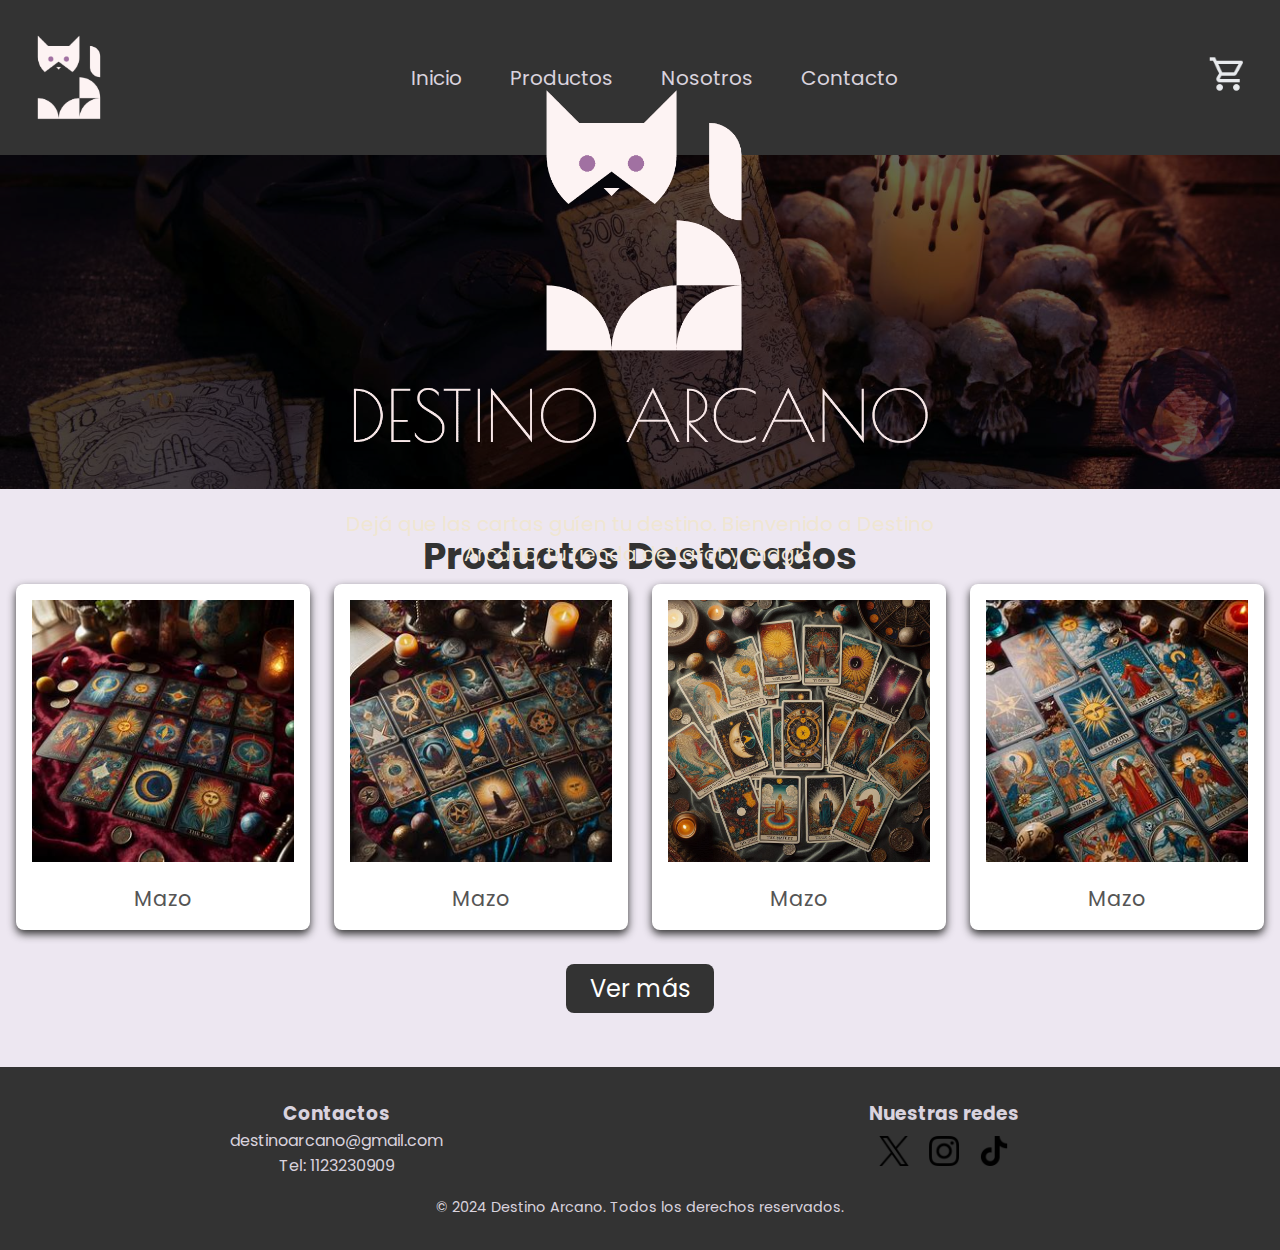
==== index.html @ 2af3527f "primer version" ====
<!DOCTYPE html>
<html lang="en">

<head>
    <meta charset="UTF-8">
    <meta name="viewport" content="width=device-width, initial-scale=1.0">
    <title>Destino Arcano</title>
    <link rel="stylesheet" href="./css/estilos.css">
    <link rel="icon" href="./assets/img/logo_cort.png" type="icon">

</head>

<body>

    <header>
        <div class="header-container">
            <a href="index.html">
                <img class="logo" src="./assets/img/logo_cort.png" alt="Destino Arcano">
            </a>
            <nav>
                <ul>
                    <li><a href="#">Inicio</a></li>
                    <li><a href="./pages/productos.html">Productos</a></li>
                    <li><a href="./pages/nosotros.html">Nosotros</a></li>
                    <li><a href="./pages/contacto.html">Contacto</a></li>
                </ul>
            </nav>
            <a href="./pages/carrito.html"><img
                    src="./assets/img/shopping_cart_24dp_E8EAED_FILL0_wght400_GRAD0_opsz24.png"
                    class="icon-carrito"></a>
        </div>
    </header>

    <main>

        <section class="banner">
            <img src="./assets/img/tarot-header-image.jpg" alt="Lectura de tarot" class="banner-foto">
            <div class="banner-contenido">
                <img src="./assets/img/logo_transparent.png" class="banner-icon">
                <p class="slogan">Dejá que las cartas guíen tu destino. Bienvenido a Destino Arcano, tu tienda de tarot
                    y magia.</p>
            </div>
        </section>

        <section class="productos-destacados">
            <h3>Productos Destacados</h3>
            <div class="prod-index">
                <div class="producto">
                    <img src="./assets/img/productos/1.jfif" alt="Producto">
                    <p>Mazo</p>
                </div>
                <div class="producto">
                    <img src="./assets/img/productos/2.jfif" alt="Producto">
                    <p>Mazo</p>
                </div>
                <div class="producto">
                    <img src="./assets/img/productos/3.jfif" alt="Producto">
                    <p>Mazo</p>
                </div>
                <div class="producto">
                    <img src="./assets/img/productos/4.jfif" alt="Producto">
                    <p>Mazo</p>
                </div>
            </div>
            <a href="./pages/productos.html" class="ver-mas-btn">Ver más</a>
        </section>

    </main>

    <footer>
        <div class="footer-container">
            <div class="seccion-footer">
                <h3>Contactos</h3>
                <p>destinoarcano@gmail.com</p>
                <p>Tel: 1123230909</p>
            </div>

            <div class="seccion-footer">
                <h3>Nuestras redes</h3>

                <a href="https://twitter.com" target="_blank"><img src="./assets/img/twitter.png" alt="Twitter"
                        class="icons-redes"></a>

                <a href="https://instagram.com" target="_blank"><img src="./assets/img/instagram.png" alt="Instagram"
                        class="icons-redes"></a>

                <a href="https://tiktok.com" target="_blank"><img src="./assets/img/tik-tok.png" alt="TikTok"
                        class="icons-redes"></a>
            </div>
        </div>
        <div class="footer-info">
            <p>&copy; 2024 Destino Arcano. Todos los derechos reservados.</p>
        </div>

    </footer>

</body>

</html>
---- css/estilos.css ----
@import url('https://fonts.googleapis.com/css2?family=Poppins:wght@400;600;700&family=Playfair+Display:wght@400;700&family=Roboto:wght@400;500;700&display=swap');

* {
    margin: 0;
    padding: 0;
    box-sizing: border-box;
}

body {
    font-family: 'Poppins', sans-serif;
    color: #333;
    background-color: #ebe4f0e7;
    display: flex;
    flex-direction: column;
    min-height: 100vh;
    margin: 0;
}

main{
    flex:1;
}

a {
    text-decoration: none;
    color: inherit;
}


/* header */

header {
    background-color: #333;
    color: #ebe4f0e7;
    padding: 1.5rem 0;
}

.header-container {
    display: flex;
    justify-content: space-between;
    align-items: center;
    padding: 0 1rem;
}

.logo {
    width: 100px;
}

nav {
    flex-grow: 1;
    display: flex;
    justify-content: center;
    align-items: center;
    padding: 1rem 0;
}

nav ul {
    display: flex;
    list-style-type: none;
    margin: 0;
    padding: 0;
}

nav li {
    margin: 0 1.5rem;
}

nav ul li a {
    color: #ebe4f0e7;
    font-size: 20px;
    transition: color 0.5s ease;
}

nav ul li a:hover {
    color: #EABE3F;
}

.icon-carrito {
    width: 40px;
    margin-left: auto;
    margin: 1rem;
}

.icon-carrito:hover {
    transform: scale(1.1);
    cursor: pointer;
}

/* banner */

.banner {
    position: relative;
    text-align: center;
}

.banner-foto {
    width: 100%;
    height: auto;
    color: black;
    filter: brightness(0.4);
}

.banner-contenido {
    position: absolute;
    top: 50%;
    left: 50%;
    transform: translate(-50%, -50%);
    color: white;
}

.banner-icon {
    width: 650px;
    margin-bottom: 1rem;
}

.slogan {
    font-family: 'Poppins', sans-serif;
    font-size: 20px;
    color: #f0e6d2;
    text-align: center;
    margin-top: 10px;
}

/* productos destacados */

.productos-destacados {
    padding: 2rem 1rem;
    text-align: center;
    font-size: 2rem;
    margin-bottom: 25px;
}



.prod-index {
    display: grid;
    gap: 1.5rem;
    grid-template-columns: repeat(auto-fit, minmax(200px, 1fr));
    margin-bottom: 2rem;
}

.producto {
    background-color: #fff;
    padding: 1rem;
    border-radius: 8px;
    box-shadow: 0 4px 8px;
}

.producto img {
    width: 100%;
    border: 8px;
    margin-bottom: 0.5rem;
}

.producto p {
    font-size: 1.3rem;
    color: #555;
}

.producto:hover {
    transform: translateY(-5px);
}

.ver-mas-btn {
    font-size: 1.5rem;
    color: white;
    background-color: #333;
    padding: 0.5rem 1.5rem;
    border-radius: 8px;
    text-decoration: none;
    transition: background-color 0.3s ease;
}

.ver-mas-btn:hover {
    background-color: #EABE3F;
}

/* footer */

footer {
    background-color: #333;
    color: #ebe4f0e7;
    padding: 2rem;
    text-align: center;
}

.footer-container {
    display: flex;
    justify-content: space-around;
    flex-wrap: wrap;
}

.seccion-footer {
    font-size: 1rem;
    margin-bottom: 0.5rem;
    flex: 1;
    margin: 0 1rem;
    min-width: 200px;
}

.icons-redes {
    width: 30px;
    margin: 0.5rem;
}

.icons-redes:hover {
    transform: scale(1.1);
}

.footer-info{
    margin-top: 1rem;
    font-size: 0.9rem;
}


/* contacto */
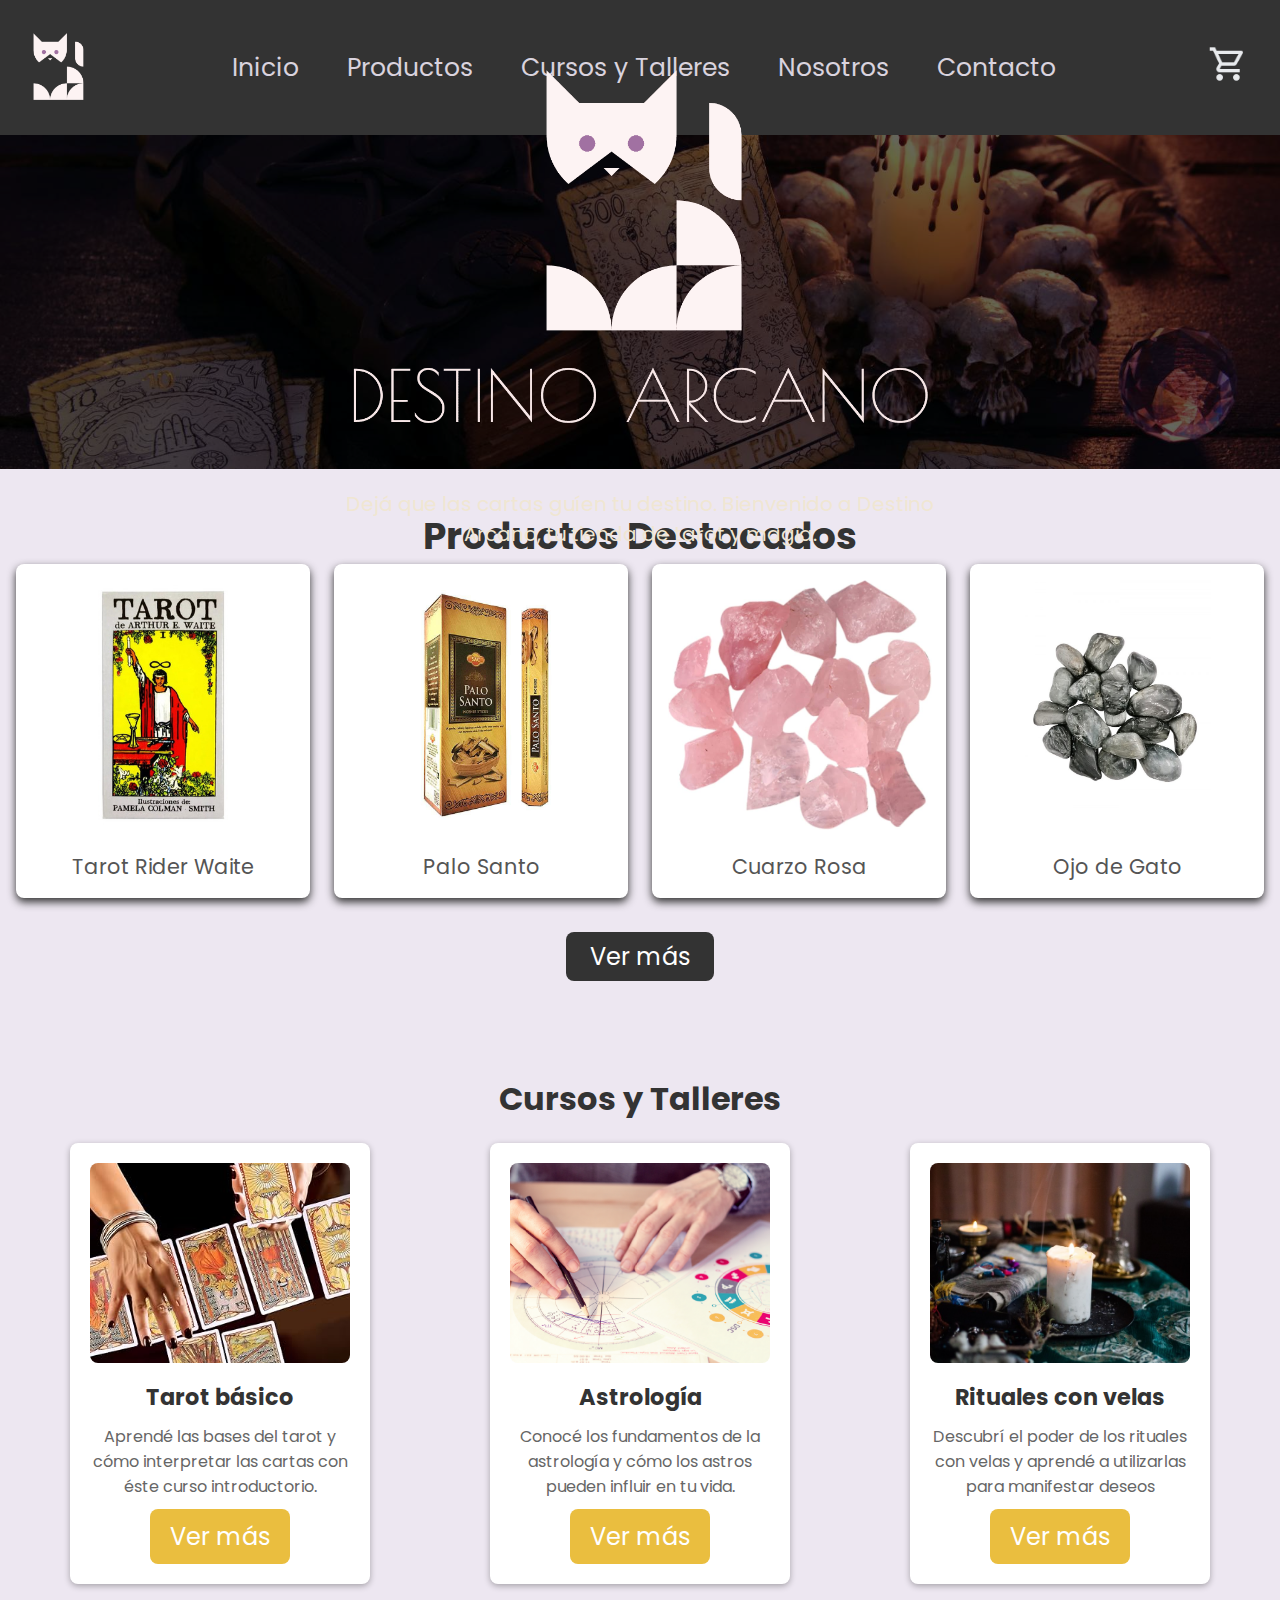
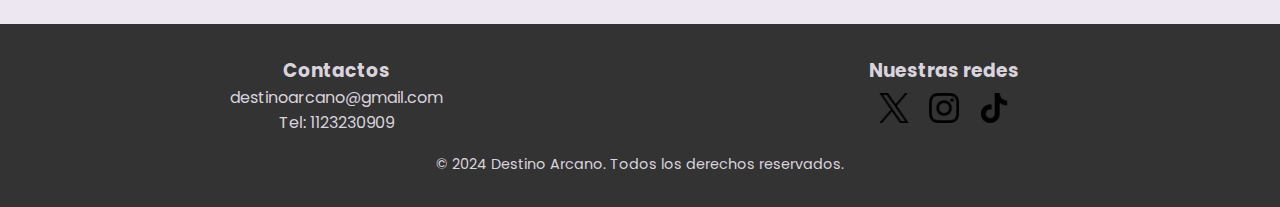
==== commit 2e9851de: "pre entrega" ====
--- a/index.html
+++ b/index.html
@@ -21,6 +21,7 @@
                 <ul>
                     <li><a href="#">Inicio</a></li>
                     <li><a href="./pages/productos.html">Productos</a></li>
+                    <li><a href="./pages/cursos.html">Cursos y Talleres</a></li>
                     <li><a href="./pages/nosotros.html">Nosotros</a></li>
                     <li><a href="./pages/contacto.html">Contacto</a></li>
                 </ul>
@@ -46,23 +47,50 @@
             <h3>Productos Destacados</h3>
             <div class="prod-index">
                 <div class="producto">
-                    <img src="./assets/img/productos/1.jfif" alt="Producto">
-                    <p>Mazo</p>
+                    <img src="./assets/img/productos/MAZO1.jpg" alt="Producto">
+                    <p>Tarot Rider Waite</p>
+                </div>
+
+                <div class="producto">
+                    <img src="./assets/img/productos/INCIENSOPS.jpg" alt="Producto">
+                    <p>Palo Santo</p>
                 </div>
                 <div class="producto">
-                    <img src="./assets/img/productos/2.jfif" alt="Producto">
-                    <p>Mazo</p>
+                    <img src="./assets/img/productos/PIEDRACR.jpg" alt="Producto">
+                    <p>Cuarzo Rosa</p>
                 </div>
                 <div class="producto">
-                    <img src="./assets/img/productos/3.jfif" alt="Producto">
-                    <p>Mazo</p>
-                </div>
-                <div class="producto">
-                    <img src="./assets/img/productos/4.jfif" alt="Producto">
-                    <p>Mazo</p>
+                    <img src="./assets/img/productos/PIEDRAOJOGATO.jpg" alt="Producto">
+                    <p>Ojo de Gato</p>
                 </div>
             </div>
-            <a href="./pages/productos.html" class="ver-mas-btn">Ver más</a>
+            <a href="./pages/productos.html" class="botones">Ver más</a>
+        </section>
+
+        <section class="cursos">
+            <h3>Cursos y Talleres</h3>
+            <div class="cursos-lista">
+                <div class="curso">
+                    <img src="assets/img/CURSO1.jpg">
+                    <h4>Tarot básico</h4>
+                    <p>Aprendé las bases del tarot y cómo interpretar las cartas con éste curso introductorio.</p>
+                    <a href="./pages/cursos.html" class="botones">Ver más</a>
+                </div>
+
+                <div class="curso">
+                    <img src="assets/img/CURSO2.png">
+                    <h4>Astrología</h4>
+                    <p>Conocé los fundamentos de la astrología y cómo los astros pueden influir en tu vida.</p>
+                    <a href="./pages/cursos.html" class="botones">Ver más</a>
+                </div>
+
+                <div class="curso">
+                    <img src="assets/img/CURSO3.jpg">
+                    <h4>Rituales con velas</h4>
+                    <p>Descubrí el poder de los rituales con velas y aprendé a utilizarlas para manifestar deseos</p>
+                    <a href="./pages/cursos.html" class="botones">Ver más</a>
+                </div>
+            </div>
         </section>
 
     </main>
--- a/css/estilos.css
+++ b/css/estilos.css
@@ -42,7 +42,7 @@
 }
 
 .logo {
-    width: 100px;
+    width: 80px;
 }
 
 nav {
@@ -66,7 +66,7 @@
 
 nav ul li a {
     color: #ebe4f0e7;
-    font-size: 20px;
+    font-size: 25px;
     transition: color 0.5s ease;
 }
 
@@ -146,8 +146,10 @@
 }
 
 .producto img {
-    width: 100%;
+    width: auto;
+    height: 250px;
     border: 8px;
+    object-fit: cover;
     margin-bottom: 0.5rem;
 }
 
@@ -156,11 +158,12 @@
     color: #555;
 }
 
+
 .producto:hover {
     transform: translateY(-5px);
 }
 
-.ver-mas-btn {
+.botones {
     font-size: 1.5rem;
     color: white;
     background-color: #333;
@@ -170,9 +173,77 @@
     transition: background-color 0.3s ease;
 }
 
-.ver-mas-btn:hover {
+.botones:hover {
     background-color: #EABE3F;
 }
+
+/*cursos*/
+
+.cursos{
+    padding: 40px 20px;
+    text-align: center;
+}
+
+.cursos h3{
+    font-size: 2rem;
+    color: #333;
+    margin-bottom: 20px;
+}
+
+.cursos-lista{
+    display: flex;
+    justify-content: space-around;
+    gap: 20px;
+    flex-wrap: wrap;
+}
+
+.curso{
+    background-color: white;
+    padding: 20px;
+    border-radius: 8px;
+    box-shadow: 0px 2px 6px rgba(0, 0, 0, 0.3);
+    width: 300px;
+    text-align: center;
+    transition: transform 0.3s ease;
+}
+
+.curso img{
+    width: 100%;
+    height: 200px;
+    object-fit: cover;
+    border-radius: 8px;
+}
+
+.curso h4{
+    margin-top: 10px;
+    font-size: 1.4rem;
+    color: #333;
+}
+
+.curso p{
+    font-size: 1rem;
+    color: #666;
+    margin: 10px 0;
+}
+
+.curso a.botones{
+    display: inline-block;
+    background-color: #EABE3F;
+    padding: 10px 20px;
+    border-radius: 8px;
+    text-decoration: none;
+    transition: background-color 0.3s;
+}
+
+.curso a.botones:hover{
+    background-color: #333;
+}
+
+.curso:hover{
+    transform: translateY(-10px);
+}
+
+
 
 /* footer */
 
@@ -214,3 +285,312 @@
 
 /* contacto */
 
+.contacto-container{
+    max-width: 700px;
+    margin: 0 auto;
+    text-align: center;
+    padding: 20px;
+}
+
+.contacto-container h2{
+    font-size: 2rem;
+    margin-bottom: 10px;
+}
+
+.contacto-container p{
+    font-size: 1.1rem;
+    color: #555;
+    margin-bottom: 20px;
+}
+
+.contacto-form label{
+    display: block;
+    font-weight: bold;
+    margin-top: 10px;
+    text-align: left;
+}
+
+.contacto-form input, .contacto-form textarea{
+    width: 100%;
+    padding: 10px;
+    margin-top: 5px;
+    margin-bottom: 15px;
+    border: 1px;
+    border-radius: 4px;
+    font-size: 1rem;
+    resize: none;
+}
+
+.contacto-form button{
+    display: block;
+    margin: auto;
+}
+
+/* productos */
+
+.productos{
+    padding: 20px;
+    text-align: center;
+}
+
+.productos h2{
+    font-size: 2rem;
+    margin: 20px 0;
+    color: #333;
+}
+
+.catalogo{
+    display: flex;
+    flex-wrap: wrap;
+    justify-content: center;
+    gap: 20px;
+}
+
+.producto-item{
+    display: flex;
+    flex-direction: column;
+    align-items: center;
+    width: 220px;
+}
+
+.producto-card{
+    background-color: #fff;
+    border-radius: 8px;
+    box-shadow: 0 4px 8px;
+    overflow: hidden;
+    width: 220px;
+    transition: transform 0.3s ease;
+    display: flex;
+    flex-direction: column;
+    align-items: center;
+    height: 100%;
+    padding-bottom: 10px;
+}
+
+.producto-card:hover{
+    transform: scale(1.05);
+}
+
+.producto-card img{
+    width: 100%;
+    height: auto;
+}
+
+.producto-card h3{
+    font-size: 1.2rem;
+    margin: 10px 0;
+    color: #333;
+}
+
+.producto-card p{
+    font-size: 0.9rem;
+    color: #666;
+    margin: 10px 15px;
+    line-height: 1.5;
+    flex-grow: 1;
+}
+
+.carrito-btn{
+    font-family: 'Poppins', sans-serif;
+    display: inline-block;
+    background-color: #e7e7e7;
+    color: #000;
+    padding: 8px 12px;
+    margin-top: 10px;
+    border: 2px solid #EABE3F;
+    border-radius: 5px;
+    cursor: pointer;
+    font-size: 0.9rem;
+    text-align: center;
+    transition: background-color 0.3s ease, box-shadow 0.3s ease;
+    width: auto;
+    min-width: 100px;
+}
+
+.carrito-btn:hover{
+    background-color: #EABE3F;
+    color: #fff;
+    box-shadow: 0px 2px 6px rgba(0, 0, 0, 0.3);
+}
+
+/* nosotros */
+
+.nosotros{
+    padding: 40px 20px;
+    color: #333;
+    text-align: center;
+}
+
+.nosotros h1, .nosotros h2{
+    color: #4a2e87;
+    text-align: center;
+    margin-bottom: 20px;
+}
+
+.nosotros p, .nosotros ul{
+    max-width: 800px;
+    margin: 0 auto;
+    font-size: 1.1rem;
+    line-height: 1.6;
+}
+
+.nosotros ul{
+    list-style: none;
+    padding: 0;
+}
+
+.nosotros ul li{
+    margin: 10px 0;
+}
+
+.miembros{
+    display: flex;
+    flex-wrap: wrap;
+    justify-content: center;
+    gap: 20px;
+}
+
+.miembro{
+    text-align: center;
+    max-width: 200px;
+}
+
+.miembro img{
+    width: 180px;
+    height: 180px;
+    object-fit: cover;
+    border-radius: 50%;
+    border: 3px solid #EABE3F;
+}
+
+.miembro h3{
+    margin-top: 10px;
+    color: #333;
+    font-size: 1.2rem;
+}
+
+
+/* media queries?*/
+
+@media(max-width:768px){
+    /*header*/
+    .header-container{
+        flex-direction: column;
+        align-items: center;
+        padding: 0 10px;
+    }
+
+    nav ul{
+        flex-direction: column;
+        align-items: center;
+        padding: 0;
+    }
+
+    nav li{
+        margin: 10px 0;
+    }
+
+    .icon-carrito{
+        margin-left: 0;
+        margin-top: 1rem;
+    }
+
+    /*banner*/
+
+    .banner-icon{
+        width: 90%;
+    }
+
+    .slogan{
+        font-size: 18px;
+    }
+
+    /* productos destacados*/
+
+    .productos-destacados{
+        font-size: 1.5rem;
+    }
+
+    .prod-index{
+        grid-template-columns: repeat(auto-fit, minmax(150px, 1fr));
+    }
+
+    .producto img{
+        height: 200px;
+    }
+
+    /* cursitos */
+
+    .cursos h3{
+        font-size: 1.8rem;
+    }
+    
+    .cursos-lista{
+        flex-direction: column;
+        gap: 10px;
+        align-items: center;
+    }
+
+    .curso{
+        width: 90%;
+        max-width: 350px;
+    }
+
+    /*footer*/
+
+    .footer-container{
+        flex-direction: column;
+        align-items: center;
+    }
+
+    .seccion-footer{
+        margin: 1rem 0;
+    }
+
+    /* contacto */
+
+    .contacto-container{
+        padding: 15px;        
+    }
+
+    .contacto-container h2{
+        font-size: 1.5rem;        
+    }
+
+    .contacto-container p{
+        font-size: 1rem;        
+    }
+
+    /* productos */
+    
+    .catalogo{
+        flex-direction: column;
+        align-items: center;
+    }
+
+    .producto-item{
+        width: 100%;
+        max-width: 280px;
+    }
+
+    .producto-card{
+        width: 100%;
+        max-width: 280px;
+    }
+
+    .producto-card img{
+        height: 200px;
+    }
+
+    /* gatix */
+
+    .miembro{
+        max-width: 150px;
+    }
+
+    .miembro img{
+        width: 150px;
+        height: 150px;
+    }
+
+}